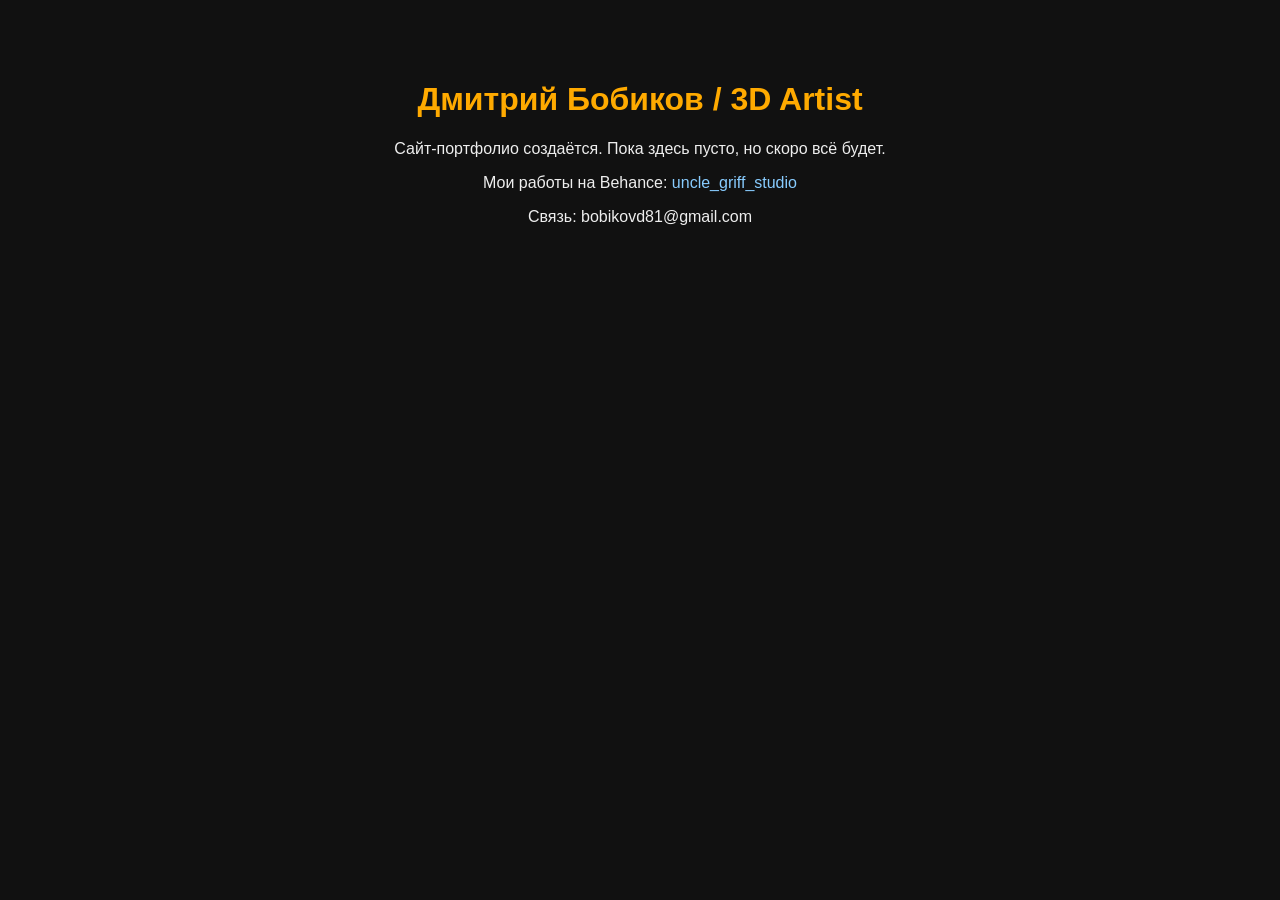
==== index.html @ 84de3581 "Create index.html" ====
<!DOCTYPE html>
<html>
<head>
    <meta charset="UTF-8">
    <title>Дмитрий Бобиков / 3D Artist</title>
    <style>
        body { font-family: sans-serif; max-width: 800px; margin: 40px auto; padding: 20px; background: #111; color: #eee; text-align: center; }
        h1 { color: #ffaa00; }
        a { color: #88ccff; text-decoration: none; }
    </style>
</head>
<body>
    <h1>Дмитрий Бобиков / 3D Artist</h1>
    <p>Сайт-портфолио создаётся. Пока здесь пусто, но скоро всё будет.</p>
    <p>Мои работы на Behance: <a href="https://www.behance.net/uncle_griff_studio" target="_blank">uncle_griff_studio</a></p>
    <p>Связь: bobikovd81@gmail.com</p>
</body>
</html>
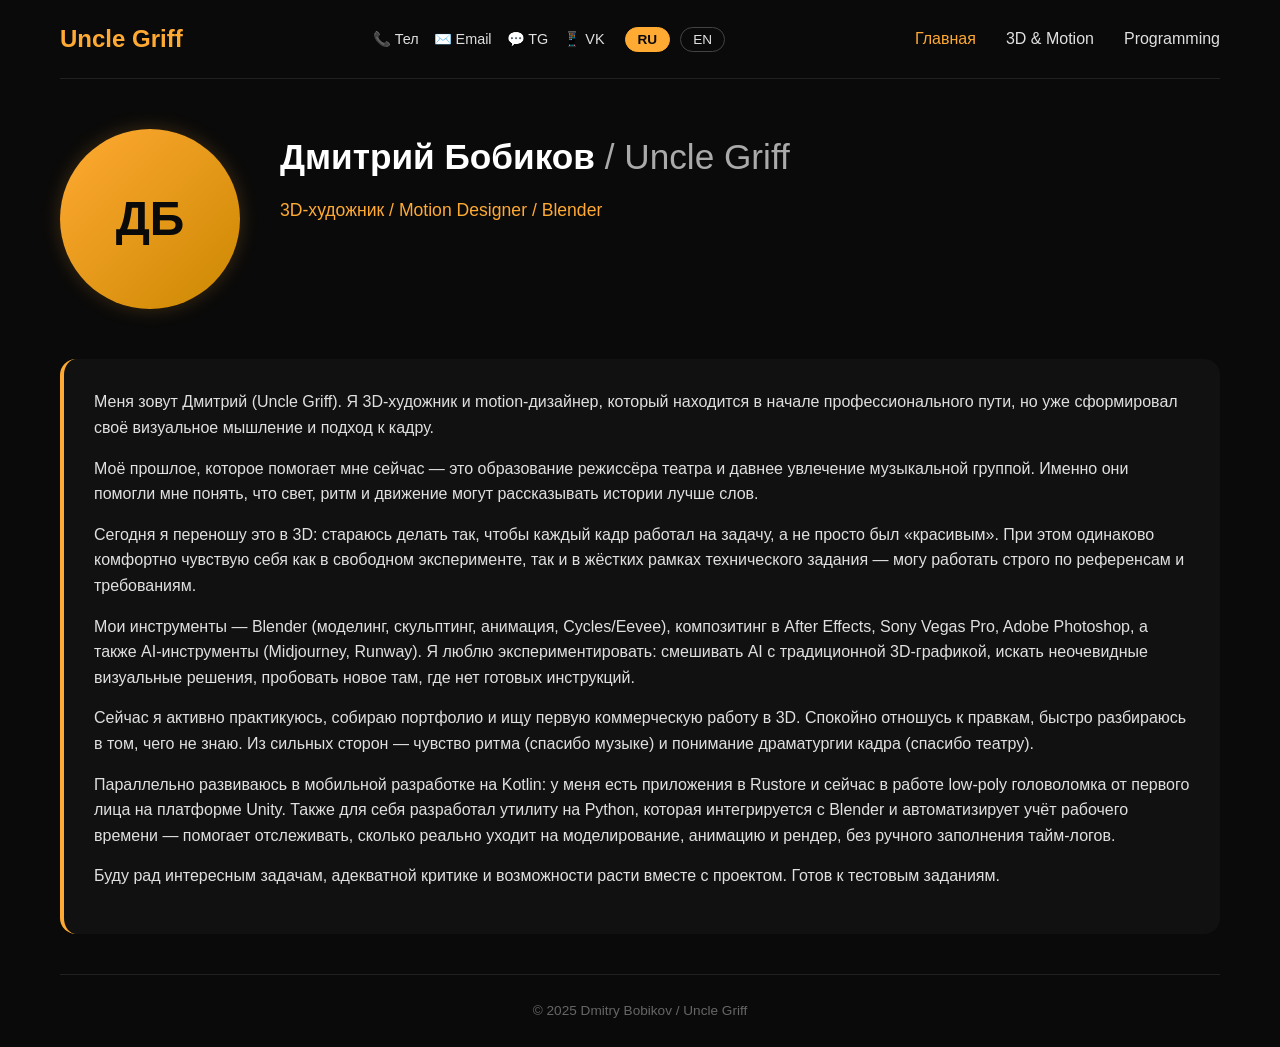
==== commit d238650e: "Update index.html" ====
--- a/index.html
+++ b/index.html
@@ -1,18 +1,366 @@
 <!DOCTYPE html>
-<html>
+<html lang="ru">
 <head>
     <meta charset="UTF-8">
-    <title>Дмитрий Бобиков / 3D Artist</title>
+    <meta name="viewport" content="width=device-width, initial-scale=1.0, viewport-fit=cover">
+    <title>Dmitry Bobikov | 3D Artist & Motion Designer</title>
     <style>
-        body { font-family: sans-serif; max-width: 800px; margin: 40px auto; padding: 20px; background: #111; color: #eee; text-align: center; }
-        h1 { color: #ffaa00; }
-        a { color: #88ccff; text-decoration: none; }
+        * {
+            margin: 0;
+            padding: 0;
+            box-sizing: border-box;
+        }
+
+        body {
+            font-family: 'Segoe UI', Tahoma, Geneva, Verdana, sans-serif;
+            background-color: #0a0a0a;
+            color: #e0e0e0;
+            line-height: 1.6;
+        }
+
+        .container {
+            max-width: 1200px;
+            margin: 0 auto;
+            padding: 0 20px;
+        }
+
+        /* Header */
+        header {
+            padding: 20px 0;
+            border-bottom: 1px solid #222;
+            position: relative;
+        }
+
+        .header-inner {
+            display: flex;
+            justify-content: space-between;
+            align-items: center;
+            flex-wrap: wrap;
+            gap: 15px;
+        }
+
+        .logo a {
+            color: #ffaa33;
+            font-size: 1.5rem;
+            font-weight: bold;
+            text-decoration: none;
+        }
+
+        /* Desktop Navigation */
+        .nav-menu {
+            display: flex;
+            gap: 30px;
+            list-style: none;
+        }
+
+        .nav-menu a {
+            color: #e0e0e0;
+            text-decoration: none;
+            font-weight: 500;
+            transition: color 0.2s;
+        }
+
+        .nav-menu a:hover,
+        .nav-menu a.active {
+            color: #ffaa33;
+        }
+
+        /* Burger menu - hidden on desktop */
+        .burger {
+            display: none;
+            flex-direction: column;
+            cursor: pointer;
+            gap: 5px;
+        }
+
+        .burger span {
+            width: 25px;
+            height: 3px;
+            background-color: #e0e0e0;
+            transition: 0.2s;
+        }
+
+        /* Mobile nav */
+        @media (max-width: 768px) {
+            .burger {
+                display: flex;
+            }
+
+            .nav-menu {
+                display: none;
+                width: 100%;
+                flex-direction: column;
+                align-items: center;
+                gap: 15px;
+                padding: 20px 0;
+                background-color: #0f0f0f;
+                margin-top: 15px;
+            }
+
+            .nav-menu.show {
+                display: flex;
+            }
+
+            .header-inner {
+                flex-wrap: wrap;
+            }
+        }
+
+        /* Lang switch & contacts */
+        .top-right {
+            display: flex;
+            align-items: center;
+            gap: 20px;
+            flex-wrap: wrap;
+        }
+
+        .lang-switch {
+            display: flex;
+            gap: 10px;
+        }
+
+        .lang-btn {
+            background: none;
+            border: 1px solid #444;
+            color: #e0e0e0;
+            padding: 4px 12px;
+            border-radius: 20px;
+            cursor: pointer;
+            font-size: 0.85rem;
+            transition: all 0.2s;
+        }
+
+        .lang-btn.active {
+            background-color: #ffaa33;
+            border-color: #ffaa33;
+            color: #0a0a0a;
+            font-weight: bold;
+        }
+
+        .contacts-icons {
+            display: flex;
+            gap: 15px;
+        }
+
+        .contacts-icons a {
+            color: #e0e0e0;
+            text-decoration: none;
+            font-size: 0.9rem;
+            transition: color 0.2s;
+        }
+
+        .contacts-icons a:hover {
+            color: #ffaa33;
+        }
+
+        /* Main content */
+        .profile {
+            display: flex;
+            gap: 40px;
+            margin: 50px 0;
+            flex-wrap: wrap;
+            align-items: flex-start;
+        }
+
+        .avatar {
+            flex-shrink: 0;
+        }
+
+        .avatar-circle {
+            width: 180px;
+            height: 180px;
+            background: linear-gradient(135deg, #ffaa33, #cc8800);
+            border-radius: 50%;
+            display: flex;
+            align-items: center;
+            justify-content: center;
+            font-size: 3rem;
+            font-weight: bold;
+            color: #0a0a0a;
+            box-shadow: 0 0 20px rgba(255, 170, 51, 0.2);
+        }
+
+        .info h1 {
+            font-size: 2.2rem;
+            margin-bottom: 10px;
+            color: #ffffff;
+        }
+
+        .info h1 .lastname {
+            font-weight: normal;
+            color: #aaa;
+        }
+
+        .info .tagline {
+            color: #ffaa33;
+            margin-bottom: 20px;
+            font-size: 1.1rem;
+        }
+
+        .bio {
+            background: #111;
+            padding: 30px;
+            border-radius: 16px;
+            margin-bottom: 40px;
+            border-left: 4px solid #ffaa33;
+        }
+
+        .lang-content {
+            display: none;
+        }
+
+        .lang-content.active-lang {
+            display: block;
+        }
+
+        .bio p {
+            margin-bottom: 15px;
+        }
+
+        footer {
+            border-top: 1px solid #222;
+            padding: 25px 0;
+            margin-top: 40px;
+            text-align: center;
+            font-size: 0.85rem;
+            color: #666;
+        }
+
+        @media (max-width: 768px) {
+            .profile {
+                flex-direction: column;
+                align-items: center;
+                text-align: center;
+            }
+            .info h1 {
+                font-size: 1.8rem;
+            }
+            .top-right {
+                justify-content: space-between;
+                width: 100%;
+            }
+        }
     </style>
 </head>
 <body>
-    <h1>Дмитрий Бобиков / 3D Artist</h1>
-    <p>Сайт-портфолио создаётся. Пока здесь пусто, но скоро всё будет.</p>
-    <p>Мои работы на Behance: <a href="https://www.behance.net/uncle_griff_studio" target="_blank">uncle_griff_studio</a></p>
-    <p>Связь: bobikovd81@gmail.com</p>
+
+<div class="container">
+    <header>
+        <div class="header-inner">
+            <div class="logo">
+                <a href="index.html">Uncle Griff</a>
+            </div>
+            <div class="top-right">
+                <div class="contacts-icons">
+                    <a href="tel:+79136175303">📞 Тел</a>
+                    <a href="mailto:uncle.griff.studio@mail.ru">✉️ Email</a>
+                    <a href="https://t.me/dBobikov" target="_blank">💬 TG</a>
+                    <a href="https://vk.com/ug_studio" target="_blank">📱 VK</a>
+                </div>
+                <div class="lang-switch">
+                    <button class="lang-btn active" data-lang="ru">RU</button>
+                    <button class="lang-btn" data-lang="en">EN</button>
+                </div>
+            </div>
+            <div class="burger" id="burger">
+                <span></span><span></span><span></span>
+            </div>
+            <ul class="nav-menu" id="navMenu">
+                <li><a href="index.html" class="active">Главная</a></li>
+                <li><a href="3d.html">3D & Motion</a></li>
+                <li><a href="dev.html">Programming</a></li>
+            </ul>
+        </div>
+    </header>
+
+    <main>
+        <div class="profile">
+            <div class="avatar">
+                <div class="avatar-circle">ДБ</div>
+            </div>
+            <div class="info">
+                <!-- Русское имя -->
+                <div class="lang-content active-lang" data-lang="ru">
+                    <h1>Дмитрий Бобиков <span class="lastname">/ Uncle Griff</span></h1>
+                    <div class="tagline">3D-художник / Motion Designer / Blender</div>
+                </div>
+                <!-- Английское имя -->
+                <div class="lang-content" data-lang="en">
+                    <h1>Dmitry Bobikov <span class="lastname">/ Uncle Griff</span></h1>
+                    <div class="tagline">3D Artist / Motion Designer / Blender</div>
+                </div>
+            </div>
+        </div>
+
+        <!-- БИО: РУССКИЙ -->
+        <div class="bio lang-content active-lang" data-lang="ru">
+            <p>Меня зовут Дмитрий (Uncle Griff). Я 3D-художник и motion-дизайнер, который находится в начале профессионального пути, но уже сформировал своё визуальное мышление и подход к кадру.</p>
+            <p>Моё прошлое, которое помогает мне сейчас — это образование режиссёра театра и давнее увлечение музыкальной группой. Именно они помогли мне понять, что свет, ритм и движение могут рассказывать истории лучше слов.</p>
+            <p>Сегодня я переношу это в 3D: стараюсь делать так, чтобы каждый кадр работал на задачу, а не просто был «красивым». При этом одинаково комфортно чувствую себя как в свободном эксперименте, так и в жёстких рамках технического задания — могу работать строго по референсам и требованиям.</p>
+            <p>Мои инструменты — Blender (моделинг, скульптинг, анимация, Cycles/Eevee), композитинг в After Effects, Sony Vegas Pro, Adobe Photoshop, а также AI-инструменты (Midjourney, Runway). Я люблю экспериментировать: смешивать AI с традиционной 3D-графикой, искать неочевидные визуальные решения, пробовать новое там, где нет готовых инструкций.</p>
+            <p>Сейчас я активно практикуюсь, собираю портфолио и ищу первую коммерческую работу в 3D. Спокойно отношусь к правкам, быстро разбираюсь в том, чего не знаю. Из сильных сторон — чувство ритма (спасибо музыке) и понимание драматургии кадра (спасибо театру).</p>
+            <p>Параллельно развиваюсь в мобильной разработке на Kotlin: у меня есть приложения в Rustore и сейчас в работе low-poly головоломка от первого лица на платформе Unity. Также для себя разработал утилиту на Python, которая интегрируется с Blender и автоматизирует учёт рабочего времени — помогает отслеживать, сколько реально уходит на моделирование, анимацию и рендер, без ручного заполнения тайм-логов.</p>
+            <p>Буду рад интересным задачам, адекватной критике и возможности расти вместе с проектом. Готов к тестовым заданиям.</p>
+        </div>
+
+        <!-- БИО: АНГЛИЙСКИЙ (адаптивный, смысловой) -->
+        <div class="bio lang-content" data-lang="en">
+            <p>My name is Dmitry (Uncle Griff). I'm a 3D artist and motion designer at the start of my professional journey — but I've already developed my own visual thinking and approach to storytelling through imagery.</p>
+            <p>What helps me today is my background: a degree in theatre directing and a long‑time passion for playing in a band. That's where I learned that light, rhythm, and motion can tell stories better than words.</p>
+            <p>Now I bring that into 3D: I focus on making every shot serve its purpose, not just look "pretty". I'm equally comfortable with creative experimentation and strict technical briefs — I can work precisely from references and requirements.</p>
+            <p>My toolkit includes Blender (modeling, sculpting, animation, Cycles/Eevee), compositing in After Effects, Sony Vegas Pro, Adobe Photoshop, and AI tools like Midjourney and Runway. I love experimenting — mixing AI with traditional 3D, finding unexpected visual solutions, and exploring uncharted territory without ready‑made tutorials.</p>
+            <p>Right now I'm actively practicing, building my portfolio, and looking for my first commercial job in 3D. I take feedback calmly and I'm a fast learner. My strengths: a strong sense of rhythm (thanks to music) and an understanding of visual dramaturgy (thanks to theatre).</p>
+            <p>In parallel, I'm developing mobile apps in Kotlin: I have apps published on Rustore, and I'm currently working on a low‑poly first‑person puzzle game in Unity. I also built a Python tool that integrates with Blender to automate time tracking — it helps me see how much time actually goes into modeling, animation, and rendering, without manual log‑filling.</p>
+            <p>I'm excited about interesting challenges, honest feedback, and the chance to grow together with a project. Ready for test tasks.</p>
+        </div>
+    </main>
+
+    <footer>
+        <p>© 2025 Dmitry Bobikov / Uncle Griff</p>
+    </footer>
+</div>
+
+<script>
+    // Burger menu
+    const burger = document.getElementById('burger');
+    const navMenu = document.getElementById('navMenu');
+    burger.addEventListener('click', () => {
+        navMenu.classList.toggle('show');
+    });
+
+    // Language switching
+    const langBtns = document.querySelectorAll('.lang-btn');
+    const langContents = document.querySelectorAll('.lang-content');
+
+    function setLanguage(lang) {
+        langContents.forEach(content => {
+            if (content.getAttribute('data-lang') === lang) {
+                content.classList.add('active-lang');
+            } else {
+                content.classList.remove('active-lang');
+            }
+        });
+        langBtns.forEach(btn => {
+            if (btn.getAttribute('data-lang') === lang) {
+                btn.classList.add('active');
+            } else {
+                btn.classList.remove('active');
+            }
+        });
+        localStorage.setItem('siteLang', lang);
+    }
+
+    langBtns.forEach(btn => {
+        btn.addEventListener('click', () => {
+            const lang = btn.getAttribute('data-lang');
+            setLanguage(lang);
+        });
+    });
+
+    const savedLang = localStorage.getItem('siteLang');
+    if (savedLang && (savedLang === 'ru' || savedLang === 'en')) {
+        setLanguage(savedLang);
+    }
+</script>
 </body>
 </html>
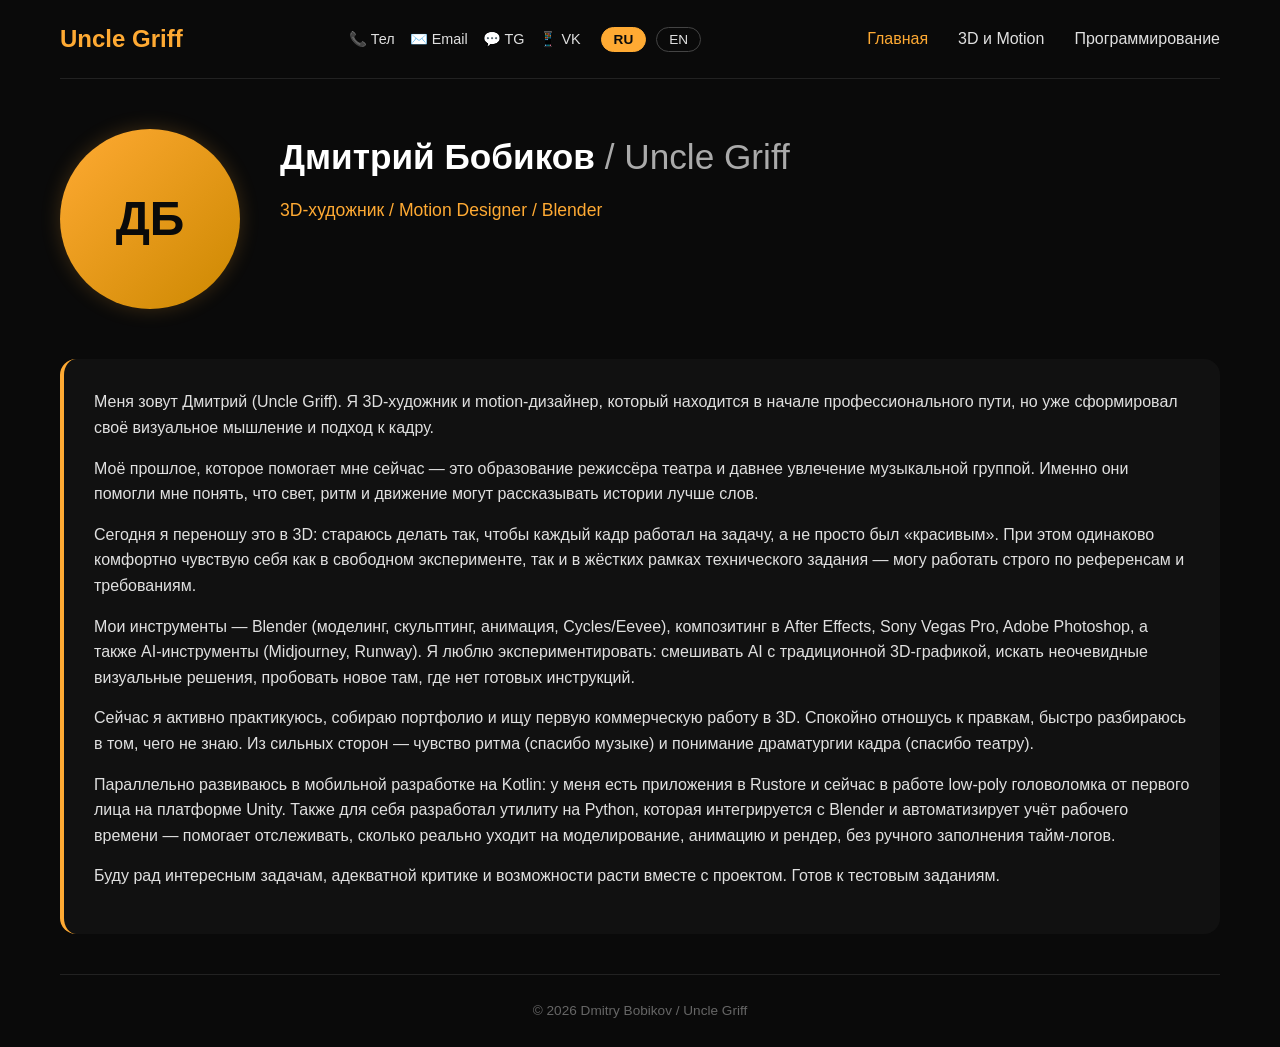
==== commit 3a595d2c: "Update index.html" ====
--- a/index.html
+++ b/index.html
@@ -24,7 +24,6 @@
             padding: 0 20px;
         }
 
-        /* Header */
         header {
             padding: 20px 0;
             border-bottom: 1px solid #222;
@@ -46,7 +45,6 @@
             text-decoration: none;
         }
 
-        /* Desktop Navigation */
         .nav-menu {
             display: flex;
             gap: 30px;
@@ -65,7 +63,6 @@
             color: #ffaa33;
         }
 
-        /* Burger menu - hidden on desktop */
         .burger {
             display: none;
             flex-direction: column;
@@ -80,12 +77,10 @@
             transition: 0.2s;
         }
 
-        /* Mobile nav */
         @media (max-width: 768px) {
             .burger {
                 display: flex;
             }
-
             .nav-menu {
                 display: none;
                 width: 100%;
@@ -96,17 +91,14 @@
                 background-color: #0f0f0f;
                 margin-top: 15px;
             }
-
             .nav-menu.show {
                 display: flex;
             }
-
             .header-inner {
                 flex-wrap: wrap;
             }
         }
 
-        /* Lang switch & contacts */
         .top-right {
             display: flex;
             align-items: center;
@@ -153,7 +145,6 @@
             color: #ffaa33;
         }
 
-        /* Main content */
         .profile {
             display: flex;
             gap: 40px;
@@ -266,9 +257,9 @@
                 <span></span><span></span><span></span>
             </div>
             <ul class="nav-menu" id="navMenu">
-                <li><a href="index.html" class="active">Главная</a></li>
-                <li><a href="3d.html">3D & Motion</a></li>
-                <li><a href="dev.html">Programming</a></li>
+                <li><a href="index.html" class="active"><span class="lang-content active-lang" data-lang="ru">Главная</span><span class="lang-content" data-lang="en">Home</span></a></li>
+                <li><a href="3d.html"><span class="lang-content active-lang" data-lang="ru">3D и Motion</span><span class="lang-content" data-lang="en">3D & Motion</span></a></li>
+                <li><a href="dev.html"><span class="lang-content active-lang" data-lang="ru">Программирование</span><span class="lang-content" data-lang="en">Programming</span></a></li>
             </ul>
         </div>
     </header>
@@ -279,12 +270,10 @@
                 <div class="avatar-circle">ДБ</div>
             </div>
             <div class="info">
-                <!-- Русское имя -->
                 <div class="lang-content active-lang" data-lang="ru">
                     <h1>Дмитрий Бобиков <span class="lastname">/ Uncle Griff</span></h1>
                     <div class="tagline">3D-художник / Motion Designer / Blender</div>
                 </div>
-                <!-- Английское имя -->
                 <div class="lang-content" data-lang="en">
                     <h1>Dmitry Bobikov <span class="lastname">/ Uncle Griff</span></h1>
                     <div class="tagline">3D Artist / Motion Designer / Blender</div>
@@ -292,7 +281,6 @@
             </div>
         </div>
 
-        <!-- БИО: РУССКИЙ -->
         <div class="bio lang-content active-lang" data-lang="ru">
             <p>Меня зовут Дмитрий (Uncle Griff). Я 3D-художник и motion-дизайнер, который находится в начале профессионального пути, но уже сформировал своё визуальное мышление и подход к кадру.</p>
             <p>Моё прошлое, которое помогает мне сейчас — это образование режиссёра театра и давнее увлечение музыкальной группой. Именно они помогли мне понять, что свет, ритм и движение могут рассказывать истории лучше слов.</p>
@@ -303,7 +291,6 @@
             <p>Буду рад интересным задачам, адекватной критике и возможности расти вместе с проектом. Готов к тестовым заданиям.</p>
         </div>
 
-        <!-- БИО: АНГЛИЙСКИЙ (адаптивный, смысловой) -->
         <div class="bio lang-content" data-lang="en">
             <p>My name is Dmitry (Uncle Griff). I'm a 3D artist and motion designer at the start of my professional journey — but I've already developed my own visual thinking and approach to storytelling through imagery.</p>
             <p>What helps me today is my background: a degree in theatre directing and a long‑time passion for playing in a band. That's where I learned that light, rhythm, and motion can tell stories better than words.</p>
@@ -316,19 +303,17 @@
     </main>
 
     <footer>
-        <p>© 2025 Dmitry Bobikov / Uncle Griff</p>
+        <p>© 2026 Dmitry Bobikov / Uncle Griff</p>
     </footer>
 </div>
 
 <script>
-    // Burger menu
     const burger = document.getElementById('burger');
     const navMenu = document.getElementById('navMenu');
     burger.addEventListener('click', () => {
         navMenu.classList.toggle('show');
     });
 
-    // Language switching
     const langBtns = document.querySelectorAll('.lang-btn');
     const langContents = document.querySelectorAll('.lang-content');
 
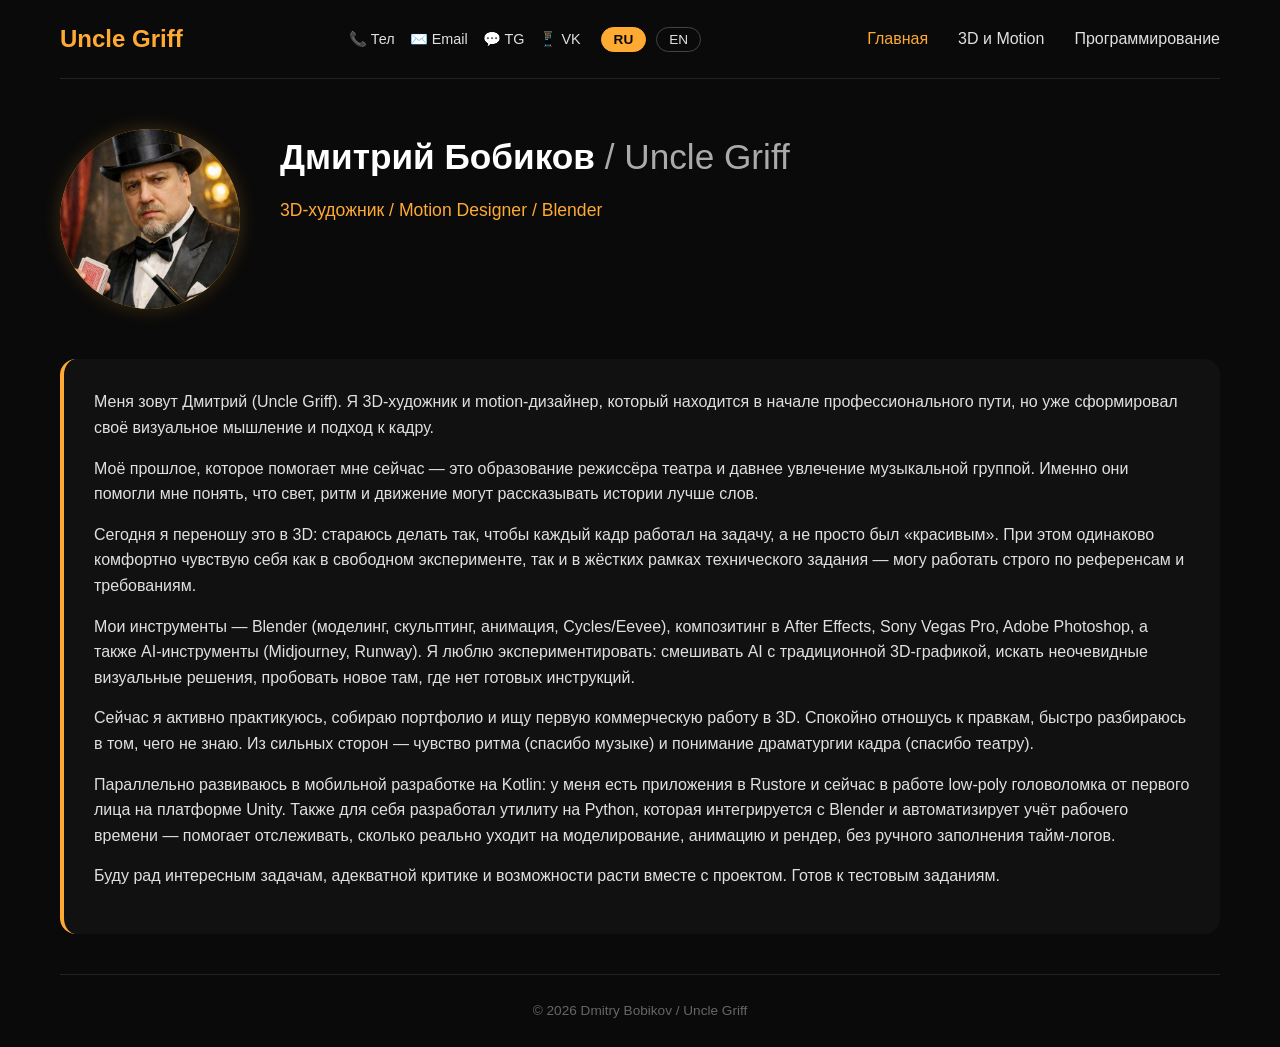
==== commit f11cd433: "Deploy portfolio" ====
--- a/index.html
+++ b/index.html
@@ -4,348 +4,10 @@
     <meta charset="UTF-8">
     <meta name="viewport" content="width=device-width, initial-scale=1.0, viewport-fit=cover">
     <title>Dmitry Bobikov | 3D Artist & Motion Designer</title>
-    <style>
-        * {
-            margin: 0;
-            padding: 0;
-            box-sizing: border-box;
-        }
-
-        body {
-            font-family: 'Segoe UI', Tahoma, Geneva, Verdana, sans-serif;
-            background-color: #0a0a0a;
-            color: #e0e0e0;
-            line-height: 1.6;
-        }
-
-        .container {
-            max-width: 1200px;
-            margin: 0 auto;
-            padding: 0 20px;
-        }
-
-        header {
-            padding: 20px 0;
-            border-bottom: 1px solid #222;
-            position: relative;
-        }
-
-        .header-inner {
-            display: flex;
-            justify-content: space-between;
-            align-items: center;
-            flex-wrap: wrap;
-            gap: 15px;
-        }
-
-        .logo a {
-            color: #ffaa33;
-            font-size: 1.5rem;
-            font-weight: bold;
-            text-decoration: none;
-        }
-
-        .nav-menu {
-            display: flex;
-            gap: 30px;
-            list-style: none;
-        }
-
-        .nav-menu a {
-            color: #e0e0e0;
-            text-decoration: none;
-            font-weight: 500;
-            transition: color 0.2s;
-        }
-
-        .nav-menu a:hover,
-        .nav-menu a.active {
-            color: #ffaa33;
-        }
-
-        .burger {
-            display: none;
-            flex-direction: column;
-            cursor: pointer;
-            gap: 5px;
-        }
-
-        .burger span {
-            width: 25px;
-            height: 3px;
-            background-color: #e0e0e0;
-            transition: 0.2s;
-        }
-
-        @media (max-width: 768px) {
-            .burger {
-                display: flex;
-            }
-            .nav-menu {
-                display: none;
-                width: 100%;
-                flex-direction: column;
-                align-items: center;
-                gap: 15px;
-                padding: 20px 0;
-                background-color: #0f0f0f;
-                margin-top: 15px;
-            }
-            .nav-menu.show {
-                display: flex;
-            }
-            .header-inner {
-                flex-wrap: wrap;
-            }
-        }
-
-        .top-right {
-            display: flex;
-            align-items: center;
-            gap: 20px;
-            flex-wrap: wrap;
-        }
-
-        .lang-switch {
-            display: flex;
-            gap: 10px;
-        }
-
-        .lang-btn {
-            background: none;
-            border: 1px solid #444;
-            color: #e0e0e0;
-            padding: 4px 12px;
-            border-radius: 20px;
-            cursor: pointer;
-            font-size: 0.85rem;
-            transition: all 0.2s;
-        }
-
-        .lang-btn.active {
-            background-color: #ffaa33;
-            border-color: #ffaa33;
-            color: #0a0a0a;
-            font-weight: bold;
-        }
-
-        .contacts-icons {
-            display: flex;
-            gap: 15px;
-        }
-
-        .contacts-icons a {
-            color: #e0e0e0;
-            text-decoration: none;
-            font-size: 0.9rem;
-            transition: color 0.2s;
-        }
-
-        .contacts-icons a:hover {
-            color: #ffaa33;
-        }
-
-        .profile {
-            display: flex;
-            gap: 40px;
-            margin: 50px 0;
-            flex-wrap: wrap;
-            align-items: flex-start;
-        }
-
-        .avatar {
-            flex-shrink: 0;
-        }
-
-        .avatar-circle {
-            width: 180px;
-            height: 180px;
-            background: linear-gradient(135deg, #ffaa33, #cc8800);
-            border-radius: 50%;
-            display: flex;
-            align-items: center;
-            justify-content: center;
-            font-size: 3rem;
-            font-weight: bold;
-            color: #0a0a0a;
-            box-shadow: 0 0 20px rgba(255, 170, 51, 0.2);
-        }
-
-        .info h1 {
-            font-size: 2.2rem;
-            margin-bottom: 10px;
-            color: #ffffff;
-        }
-
-        .info h1 .lastname {
-            font-weight: normal;
-            color: #aaa;
-        }
-
-        .info .tagline {
-            color: #ffaa33;
-            margin-bottom: 20px;
-            font-size: 1.1rem;
-        }
-
-        .bio {
-            background: #111;
-            padding: 30px;
-            border-radius: 16px;
-            margin-bottom: 40px;
-            border-left: 4px solid #ffaa33;
-        }
-
-        .lang-content {
-            display: none;
-        }
-
-        .lang-content.active-lang {
-            display: block;
-        }
-
-        .bio p {
-            margin-bottom: 15px;
-        }
-
-        footer {
-            border-top: 1px solid #222;
-            padding: 25px 0;
-            margin-top: 40px;
-            text-align: center;
-            font-size: 0.85rem;
-            color: #666;
-        }
-
-        @media (max-width: 768px) {
-            .profile {
-                flex-direction: column;
-                align-items: center;
-                text-align: center;
-            }
-            .info h1 {
-                font-size: 1.8rem;
-            }
-            .top-right {
-                justify-content: space-between;
-                width: 100%;
-            }
-        }
-    </style>
+  <script type="module" crossorigin src="/assets/index-CfoUlP2-.js"></script>
+  <link rel="stylesheet" crossorigin href="/assets/index-q9aPbfnD.css">
 </head>
 <body>
-
-<div class="container">
-    <header>
-        <div class="header-inner">
-            <div class="logo">
-                <a href="index.html">Uncle Griff</a>
-            </div>
-            <div class="top-right">
-                <div class="contacts-icons">
-                    <a href="tel:+79136175303">📞 Тел</a>
-                    <a href="mailto:uncle.griff.studio@mail.ru">✉️ Email</a>
-                    <a href="https://t.me/dBobikov" target="_blank">💬 TG</a>
-                    <a href="https://vk.com/ug_studio" target="_blank">📱 VK</a>
-                </div>
-                <div class="lang-switch">
-                    <button class="lang-btn active" data-lang="ru">RU</button>
-                    <button class="lang-btn" data-lang="en">EN</button>
-                </div>
-            </div>
-            <div class="burger" id="burger">
-                <span></span><span></span><span></span>
-            </div>
-            <ul class="nav-menu" id="navMenu">
-                <li><a href="index.html" class="active"><span class="lang-content active-lang" data-lang="ru">Главная</span><span class="lang-content" data-lang="en">Home</span></a></li>
-                <li><a href="3d.html"><span class="lang-content active-lang" data-lang="ru">3D и Motion</span><span class="lang-content" data-lang="en">3D & Motion</span></a></li>
-                <li><a href="dev.html"><span class="lang-content active-lang" data-lang="ru">Программирование</span><span class="lang-content" data-lang="en">Programming</span></a></li>
-            </ul>
-        </div>
-    </header>
-
-    <main>
-        <div class="profile">
-            <div class="avatar">
-                <div class="avatar-circle">ДБ</div>
-            </div>
-            <div class="info">
-                <div class="lang-content active-lang" data-lang="ru">
-                    <h1>Дмитрий Бобиков <span class="lastname">/ Uncle Griff</span></h1>
-                    <div class="tagline">3D-художник / Motion Designer / Blender</div>
-                </div>
-                <div class="lang-content" data-lang="en">
-                    <h1>Dmitry Bobikov <span class="lastname">/ Uncle Griff</span></h1>
-                    <div class="tagline">3D Artist / Motion Designer / Blender</div>
-                </div>
-            </div>
-        </div>
-
-        <div class="bio lang-content active-lang" data-lang="ru">
-            <p>Меня зовут Дмитрий (Uncle Griff). Я 3D-художник и motion-дизайнер, который находится в начале профессионального пути, но уже сформировал своё визуальное мышление и подход к кадру.</p>
-            <p>Моё прошлое, которое помогает мне сейчас — это образование режиссёра театра и давнее увлечение музыкальной группой. Именно они помогли мне понять, что свет, ритм и движение могут рассказывать истории лучше слов.</p>
-            <p>Сегодня я переношу это в 3D: стараюсь делать так, чтобы каждый кадр работал на задачу, а не просто был «красивым». При этом одинаково комфортно чувствую себя как в свободном эксперименте, так и в жёстких рамках технического задания — могу работать строго по референсам и требованиям.</p>
-            <p>Мои инструменты — Blender (моделинг, скульптинг, анимация, Cycles/Eevee), композитинг в After Effects, Sony Vegas Pro, Adobe Photoshop, а также AI-инструменты (Midjourney, Runway). Я люблю экспериментировать: смешивать AI с традиционной 3D-графикой, искать неочевидные визуальные решения, пробовать новое там, где нет готовых инструкций.</p>
-            <p>Сейчас я активно практикуюсь, собираю портфолио и ищу первую коммерческую работу в 3D. Спокойно отношусь к правкам, быстро разбираюсь в том, чего не знаю. Из сильных сторон — чувство ритма (спасибо музыке) и понимание драматургии кадра (спасибо театру).</p>
-            <p>Параллельно развиваюсь в мобильной разработке на Kotlin: у меня есть приложения в Rustore и сейчас в работе low-poly головоломка от первого лица на платформе Unity. Также для себя разработал утилиту на Python, которая интегрируется с Blender и автоматизирует учёт рабочего времени — помогает отслеживать, сколько реально уходит на моделирование, анимацию и рендер, без ручного заполнения тайм-логов.</p>
-            <p>Буду рад интересным задачам, адекватной критике и возможности расти вместе с проектом. Готов к тестовым заданиям.</p>
-        </div>
-
-        <div class="bio lang-content" data-lang="en">
-            <p>My name is Dmitry (Uncle Griff). I'm a 3D artist and motion designer at the start of my professional journey — but I've already developed my own visual thinking and approach to storytelling through imagery.</p>
-            <p>What helps me today is my background: a degree in theatre directing and a long‑time passion for playing in a band. That's where I learned that light, rhythm, and motion can tell stories better than words.</p>
-            <p>Now I bring that into 3D: I focus on making every shot serve its purpose, not just look "pretty". I'm equally comfortable with creative experimentation and strict technical briefs — I can work precisely from references and requirements.</p>
-            <p>My toolkit includes Blender (modeling, sculpting, animation, Cycles/Eevee), compositing in After Effects, Sony Vegas Pro, Adobe Photoshop, and AI tools like Midjourney and Runway. I love experimenting — mixing AI with traditional 3D, finding unexpected visual solutions, and exploring uncharted territory without ready‑made tutorials.</p>
-            <p>Right now I'm actively practicing, building my portfolio, and looking for my first commercial job in 3D. I take feedback calmly and I'm a fast learner. My strengths: a strong sense of rhythm (thanks to music) and an understanding of visual dramaturgy (thanks to theatre).</p>
-            <p>In parallel, I'm developing mobile apps in Kotlin: I have apps published on Rustore, and I'm currently working on a low‑poly first‑person puzzle game in Unity. I also built a Python tool that integrates with Blender to automate time tracking — it helps me see how much time actually goes into modeling, animation, and rendering, without manual log‑filling.</p>
-            <p>I'm excited about interesting challenges, honest feedback, and the chance to grow together with a project. Ready for test tasks.</p>
-        </div>
-    </main>
-
-    <footer>
-        <p>© 2026 Dmitry Bobikov / Uncle Griff</p>
-    </footer>
-</div>
-
-<script>
-    const burger = document.getElementById('burger');
-    const navMenu = document.getElementById('navMenu');
-    burger.addEventListener('click', () => {
-        navMenu.classList.toggle('show');
-    });
-
-    const langBtns = document.querySelectorAll('.lang-btn');
-    const langContents = document.querySelectorAll('.lang-content');
-
-    function setLanguage(lang) {
-        langContents.forEach(content => {
-            if (content.getAttribute('data-lang') === lang) {
-                content.classList.add('active-lang');
-            } else {
-                content.classList.remove('active-lang');
-            }
-        });
-        langBtns.forEach(btn => {
-            if (btn.getAttribute('data-lang') === lang) {
-                btn.classList.add('active');
-            } else {
-                btn.classList.remove('active');
-            }
-        });
-        localStorage.setItem('siteLang', lang);
-    }
-
-    langBtns.forEach(btn => {
-        btn.addEventListener('click', () => {
-            const lang = btn.getAttribute('data-lang');
-            setLanguage(lang);
-        });
-    });
-
-    const savedLang = localStorage.getItem('siteLang');
-    if (savedLang && (savedLang === 'ru' || savedLang === 'en')) {
-        setLanguage(savedLang);
-    }
-</script>
+    <div id="app"></div>
 </body>
-</html>
+</html>
--- a/assets/index-q9aPbfnD.css
+++ b/assets/index-q9aPbfnD.css
@@ -0,0 +1 @@
+*{box-sizing:border-box;margin:0;padding:0}body{color:#e0e0e0;background-color:#0a0a0a;font-family:Segoe UI,Tahoma,Geneva,Verdana,sans-serif;line-height:1.6}.container{max-width:1200px;margin:0 auto;padding:0 20px}header{border-bottom:1px solid #222;padding:20px 0}.header-inner{flex-wrap:wrap;justify-content:space-between;align-items:center;gap:15px;display:flex}.logo a{color:#fa3;font-size:1.5rem;font-weight:700;text-decoration:none}.nav-menu{gap:30px;list-style:none;display:flex}.nav-menu a{color:#e0e0e0;font-weight:500;text-decoration:none;transition:color .2s}.nav-menu a:hover,.nav-menu a.active{color:#fa3}.burger{cursor:pointer;flex-direction:column;gap:5px;display:none}.burger span{background-color:#e0e0e0;width:25px;height:3px;transition:all .2s}@media (width<=768px){.burger{display:flex}.nav-menu{background-color:#0f0f0f;flex-direction:column;align-items:center;gap:15px;width:100%;margin-top:15px;padding:20px 0;display:none}.nav-menu.show{display:flex}.header-inner{flex-wrap:wrap}}.top-right{flex-wrap:wrap;align-items:center;gap:20px;display:flex}.lang-switch{gap:10px;display:flex}.lang-btn{color:#e0e0e0;cursor:pointer;background:0 0;border:1px solid #444;border-radius:20px;padding:4px 12px;font-size:.85rem;transition:all .2s}.lang-btn.active{color:#0a0a0a;background-color:#fa3;border-color:#fa3;font-weight:700}.contacts-icons{gap:15px;display:flex}.contacts-icons a{color:#e0e0e0;font-size:.9rem;text-decoration:none;transition:color .2s}.contacts-icons a:hover{color:#fa3}.page-title{border-left:4px solid #fa3;margin:40px 0 30px;padding-left:20px;font-size:2rem}.section{margin-bottom:50px}.section h2{color:#fa3;margin-bottom:20px;font-size:1.8rem}.grid-3cols{grid-template-columns:repeat(auto-fill,minmax(280px,1fr));gap:25px;display:grid}.project-card{cursor:pointer;background:#111;border:1px solid #222;border-radius:12px;transition:transform .2s,border-color .2s;overflow:hidden}.project-card:hover{border-color:#fa3;transform:translateY(-5px)}.thumbnail{background:#1a1a1a;justify-content:center;align-items:center;width:100%;height:200px;display:flex;overflow:hidden}.thumbnail img{object-fit:cover;width:100%;height:100%}.thumbnail-placeholder{color:#666;font-size:.9rem}.project-card h3{text-align:center;padding:15px;font-size:1.2rem}.modal{z-index:1000;background-color:#000000f2;width:100%;height:100%;display:none;position:fixed;top:0;left:0;overflow-y:auto}.modal.active{justify-content:center;align-items:center;display:flex}.modal-content{background:#111;border:1px solid #333;border-radius:16px;flex-direction:column;width:90%;max-width:1000px;max-height:90vh;margin:20px auto;display:flex;position:relative;overflow:hidden}.close-modal{cursor:pointer;color:#888;z-index:10;font-size:2rem;transition:color .2s;position:absolute;top:15px;right:25px}.close-modal:hover{color:#fa3}.modal-body{flex:1;padding:30px;overflow-y:auto}.modal-description{margin-bottom:25px;line-height:1.6}.divider{background:linear-gradient(90deg,#0000,#fa3,#0000);border:0;height:1px;margin:25px 0}.epigraph{text-align:right;color:#aaa;margin:20px 0;font-size:1rem;font-style:italic;line-height:1.5}.project-title-inside{text-align:center;color:#fa3;margin:20px 0 10px;font-size:2rem}.project-subtitle{text-align:center;color:#888;margin-bottom:30px;font-size:.9rem;font-style:italic}.media-gallery{flex-direction:column;gap:30px;display:flex}.media-gallery.two-columns{grid-template-columns:1fr 1fr;gap:30px;display:grid}.media-gallery.two-columns .media-item{margin-bottom:0}.media-gallery.two-columns .media-item:has(video){grid-column:span 2}.media-item{flex-direction:column;gap:10px;width:100%;display:flex}.media-item img,.media-item video{cursor:pointer;border-radius:12px;width:100%}.media-item img{cursor:zoom-in}.media-caption{color:#ccc;background:#141414cc;border-left:3px solid #fa3;border-radius:10px;margin-top:5px;padding:12px 16px;font-size:.95rem;line-height:1.5}.media-caption strong{color:#fa3}.fullscreen-overlay{z-index:2000;background:#000000fa;justify-content:center;align-items:center;width:100%;height:100%;display:none;position:fixed;top:0;left:0}.fullscreen-overlay.active{display:flex}.fullscreen-container{justify-content:center;align-items:center;max-width:90%;max-height:90%;display:flex;position:relative}.fullscreen-content{max-width:100%;max-height:85vh}.fullscreen-content img,.fullscreen-content video{border-radius:8px;max-width:100%;max-height:85vh;display:block}.fullscreen-caption{color:#fff;text-align:left;background:linear-gradient(#0000,#000c);border-radius:0 0 8px 8px;padding:20px 20px 15px;font-size:.95rem;line-height:1.5;position:absolute;bottom:0;left:0;right:0}.fullscreen-caption strong{color:#fa3}.close-fullscreen{cursor:pointer;color:#fff;z-index:2001;background:#00000080;border-radius:50%;justify-content:center;align-items:center;width:40px;height:40px;font-size:2rem;display:flex;position:fixed;top:20px;right:30px}.close-fullscreen:hover{background:#000c}footer{text-align:center;color:#666;border-top:1px solid #222;margin-top:40px;padding:25px 0;font-size:.85rem}.profile{flex-wrap:wrap;align-items:flex-start;gap:40px;margin:50px 0;display:flex}.avatar{flex-shrink:0}.avatar-circle{color:#0a0a0a;background:linear-gradient(135deg,#fa3,#c80);border-radius:50%;justify-content:center;align-items:center;width:180px;height:180px;font-size:3rem;font-weight:700;display:flex;box-shadow:0 0 20px #fa33}.info h1{color:#fff;margin-bottom:10px;font-size:2.2rem}.info h1 .lastname{color:#aaa;font-weight:400}.info .tagline{color:#fa3;margin-bottom:20px;font-size:1.1rem}.bio{background:#111;border-left:4px solid #fa3;border-radius:16px;margin-bottom:40px;padding:30px}.bio p{margin-bottom:15px}.sculpting-group-title{color:#fa3;border-bottom:1px solid #333;margin:30px 0 10px;padding-bottom:5px;font-size:1.5rem;font-weight:700}.sculpting-group-desc{color:#aaa;margin-bottom:20px;font-style:italic;line-height:1.5}.sculpting-carousel-container{align-items:center;gap:10px;margin-bottom:20px;display:flex;position:relative}.sculpting-carousel-track{scroll-behavior:smooth;scrollbar-width:thin;scrollbar-color:#fa3 #333;flex:1;gap:15px;padding:10px 0;display:flex;overflow-x:auto}.sculpting-carousel-track::-webkit-scrollbar{height:6px}.sculpting-carousel-track::-webkit-scrollbar-track{background:#333;border-radius:3px}.sculpting-carousel-track::-webkit-scrollbar-thumb{background:#fa3;border-radius:3px}.carousel-arrow{cursor:pointer;color:#fa3;-webkit-user-select:none;user-select:none;background:#fa33;border-radius:50%;flex-shrink:0;justify-content:center;align-items:center;width:40px;height:40px;font-size:2rem;transition:all .2s;display:flex}.carousel-arrow:hover{background:#fa36;transform:scale(1.1)}.sculpting-carousel-slide{cursor:pointer;flex-shrink:0;width:200px;transition:transform .2s}.sculpting-carousel-slide:hover{transform:scale(1.02)}.sculpting-carousel-img{background:#1a1a1a;border-radius:8px;width:100%;height:auto}.sculpting-carousel-caption{color:#888;text-align:center;word-break:break-word;margin-top:8px;font-size:.75rem}@media (width<=768px){.top-right{justify-content:space-between;width:100%}.modal-content{width:95%;max-height:95vh}.modal-body{padding:20px}.project-title-inside{font-size:1.5rem}.fullscreen-caption{padding:12px 15px;font-size:.8rem}.profile{text-align:center;flex-direction:column;align-items:center}.info h1{font-size:1.8rem}.media-gallery.two-columns{grid-template-columns:1fr;gap:20px}.media-gallery.two-columns .media-item:has(video){grid-column:span 1}.sculpting-carousel-slide{width:150px}.carousel-arrow{width:30px;height:30px;font-size:1.5rem}}
